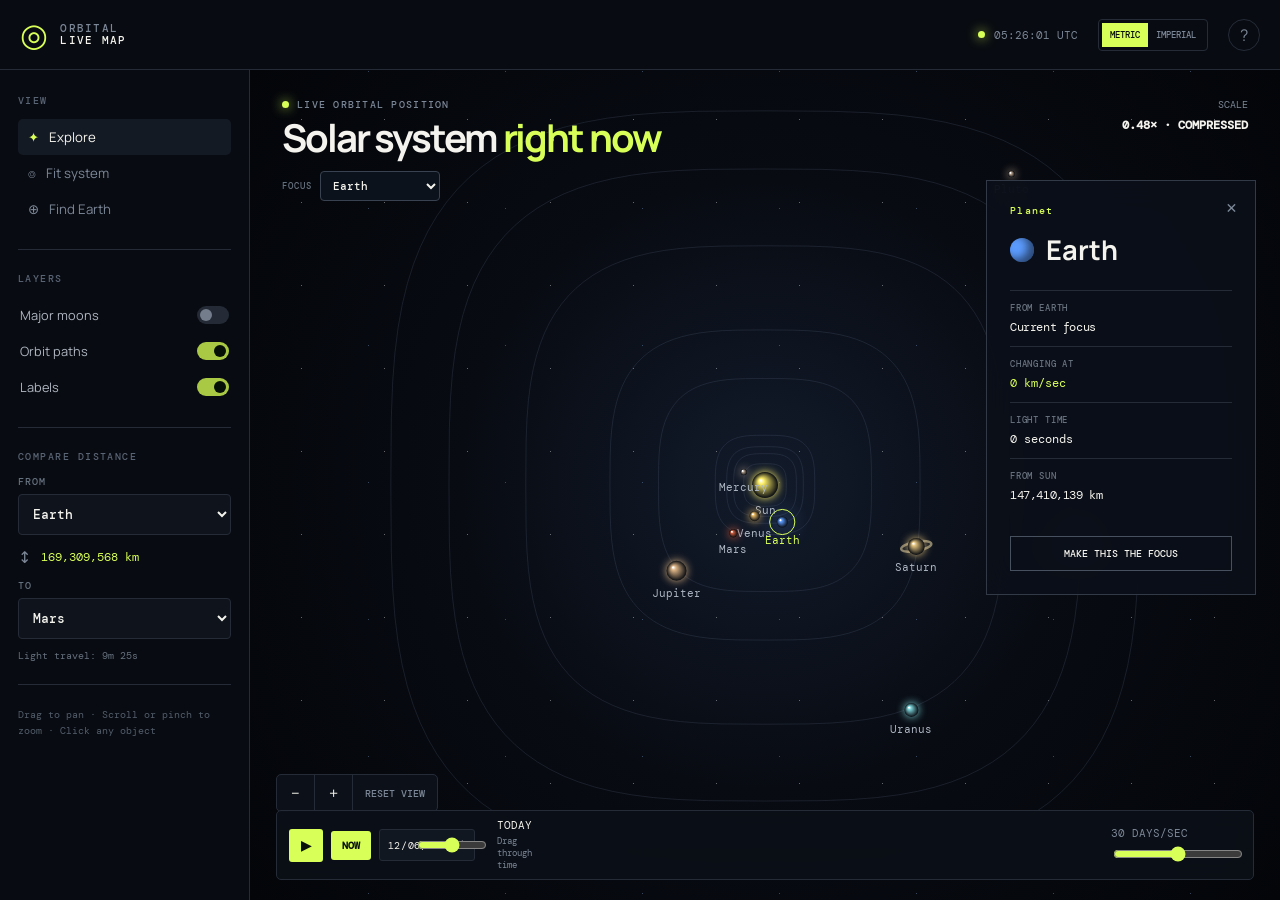
==== solar-system/index.html @ f3ae317f "Landing page hosts both: game moves to /kylitos-way/, Solar System added at /solar-system/ - Restore" ====
<!doctype html><html lang="en"><head>
<meta charset="UTF-8"><meta name="viewport" content="width=device-width,initial-scale=1,maximum-scale=1"><meta name="theme-color" content="#05070b">
<meta name="description" content="Explore the live solar system. Pan, zoom, select planets and moons, and compare distances.">
<title>Solar System — Live Map</title><link rel="preconnect" href="https://fonts.googleapis.com"><link rel="preconnect" href="https://fonts.gstatic.com" crossorigin><link href="https://fonts.googleapis.com/css2?family=DM+Mono:wght@300;400;500&family=Manrope:wght@400;500;600;700;800&display=swap" rel="stylesheet"><link rel="stylesheet" href="styles.css">
</head><body>
<main><header class="topbar"><a class="brand" href="#"><span class="brand-mark">◎</span><span>ORBITAL<br><b>LIVE MAP</b></span></a><div class="status"><i></i><span id="clock">LIVE</span></div><div class="unit-switch" role="group" aria-label="Units"><button class="active" data-units="metric">METRIC</button><button data-units="imperial">IMPERIAL</button></div><button class="icon-btn" id="help-btn" aria-label="Show map help">?</button></header>
<section class="workspace"><aside class="rail">
<div class="rail-block"><p class="rail-label">VIEW</p><button class="tool active" id="explore-tool"><span>✦</span> Explore</button><button class="tool" id="fit-btn"><span>⌾</span> Fit system</button><button class="tool" id="earth-btn"><span>⊕</span> Find Earth</button></div>
<div class="rail-block"><p class="rail-label">LAYERS</p><label class="toggle-row"><span>Major moons</span><input id="moons-toggle" type="checkbox"><i></i></label><label class="toggle-row"><span>Orbit paths</span><input id="orbits-toggle" type="checkbox" checked><i></i></label><label class="toggle-row"><span>Labels</span><input id="labels-toggle" type="checkbox" checked><i></i></label></div>
<div class="rail-block compare-block"><p class="rail-label">COMPARE DISTANCE</p><label>FROM<select id="compare-a"></select></label><div class="compare-line"><span>↕</span><b id="compare-distance">—</b></div><label>TO<select id="compare-b"></select></label><p id="compare-light">Select two bodies</p></div><p class="rail-hint">Drag to pan · Scroll or pinch to zoom · Click any object</p>
</aside><div class="map-wrap" id="map-wrap"><canvas id="space-map" aria-label="Interactive map of the solar system"></canvas>
<div class="map-head"><div><p><span class="pulse"></span> LIVE ORBITAL POSITION</p><h1>Solar system <em>right now</em></h1><label class="focus-picker">FOCUS <select id="focus-select"></select></label></div><div class="zoom-readout"><span>SCALE</span><b id="zoom-label">AUTO</b></div></div>
<div class="map-controls"><button id="zoom-out" aria-label="Zoom out">−</button><button id="zoom-in" aria-label="Zoom in">+</button><button id="reset-view">RESET VIEW</button></div>
<div class="timebar"><div class="transport"><button id="play-btn" aria-label="Play time">▶</button><button id="now-btn">NOW</button><input id="date-input" type="date" min="1800-01-01" max="2200-12-31" aria-label="Choose a date"></div><div class="scrubber"><input id="time-slider" type="range" min="-36525" max="36525" value="0" step="1" aria-label="Days from today"><div><span id="date-label">TODAY</span><small>Drag through time</small></div></div><label class="speed-control"><span id="speed-label">30 DAYS/SEC</span><input id="speed-slider" type="range" min="0" max="4" value="2" step="1" aria-label="Playback speed"></label></div>
<div class="detail" id="detail-panel"><button class="detail-close" id="detail-close" aria-label="Close details">×</button><p id="detail-type">PLANET</p><div class="detail-title"><span id="detail-dot"></span><h2 id="detail-name">Earth</h2></div><dl><div><dt id="detail-from-label">FROM EARTH</dt><dd class="rolling" id="detail-distance">You are here</dd></div><div><dt>CHANGING AT</dt><dd id="detail-rate">0 km/sec</dd></div><div><dt>LIGHT TIME</dt><dd id="detail-light">0 seconds</dd></div><div><dt>FROM SUN</dt><dd class="rolling" id="detail-sun">149,597,871 km</dd></div></dl><button id="center-selected">MAKE THIS THE FOCUS</button></div>
<div class="help-card" id="help-card"><button id="help-close">×</button><h2>Map controls</h2><p><b>Drag</b> empty space to pan. <b>Scroll</b> or pinch to zoom. Click a planet or moon to inspect it.</p><p>Planet sizes and moon separations are exaggerated so you can actually see the little rascals. Orbital distances are compressed while zoomed out.</p></div>
</div></section></main><script src="app.js"></script></body></html>
---- solar-system/styles.css ----
:root{--bg:#05070b;--panel:#0a0e16;--line:#252c38;--text:#f4f3ed;--muted:#7c8797;--acid:#d8ff57}*{box-sizing:border-box}html,body{margin:0;height:100%;overflow:hidden;background:var(--bg);color:var(--text);font-family:Manrope,system-ui,sans-serif}button,select,input{font:inherit}.topbar{height:70px;border-bottom:1px solid var(--line);display:flex;align-items:center;padding:0 20px;background:#080b11;position:relative;z-index:5}.brand{display:flex;gap:11px;align-items:center;color:var(--muted);text-decoration:none;font:500 .66rem/1.1 DM Mono;letter-spacing:.12em}.brand b{color:var(--text);font-weight:500}.brand-mark{font-size:2rem;color:var(--acid);line-height:1}.status{margin-left:auto;display:flex;align-items:center;gap:9px;font:400 .7rem DM Mono;color:var(--muted)}.status i,.pulse{width:7px;height:7px;background:var(--acid);border-radius:50%;box-shadow:0 0 12px var(--acid);animation:pulse 1.8s infinite}.icon-btn{margin-left:20px;border:1px solid var(--line);background:transparent;color:var(--muted);border-radius:50%;width:32px;height:32px;cursor:pointer}@keyframes pulse{50%{opacity:.3}}.workspace{height:calc(100vh - 70px);display:grid;grid-template-columns:250px 1fr}.rail{background:#080b11;border-right:1px solid var(--line);padding:24px 18px;overflow:auto;position:relative;z-index:4}.rail-block{border-bottom:1px solid var(--line);padding-bottom:22px;margin-bottom:22px}.rail-label{font:500 .65rem DM Mono;letter-spacing:.14em;color:#596474;margin:0 0 12px}.tool{display:flex;width:100%;gap:10px;align-items:center;border:0;background:transparent;color:var(--muted);padding:9px 10px;text-align:left;border-radius:5px;font-size:.83rem;cursor:pointer}.tool:hover,.tool.active{background:#141a24;color:var(--text)}.tool.active span{color:var(--acid)}.toggle-row{display:flex;align-items:center;justify-content:space-between;padding:9px 2px;font-size:.8rem;color:#aeb5bf;cursor:pointer}.toggle-row input{position:absolute;opacity:0}.toggle-row i{display:block;width:32px;height:18px;background:#242b36;border-radius:20px;position:relative;transition:.2s}.toggle-row i:after{content:"";width:12px;height:12px;position:absolute;top:3px;left:3px;border-radius:50%;background:#737d8b;transition:.2s}.toggle-row input:checked+i{background:#a9c945}.toggle-row input:checked+i:after{left:17px;background:#071006}.compare-block label{display:block;color:#66717f;font:500 .6rem DM Mono;letter-spacing:.1em}.compare-block select{display:block;width:100%;margin-top:6px;padding:10px;border:1px solid var(--line);background:#0e131c;color:var(--text);border-radius:4px;font-size:.8rem}.compare-line{height:44px;display:flex;align-items:center;gap:10px;color:var(--muted)}.compare-line b{color:var(--acid);font:400 .73rem DM Mono}.compare-block>p:last-child{font:400 .65rem DM Mono;color:#65707d;margin:10px 0 0}.rail-hint{font:400 .61rem/1.6 DM Mono;color:#525d6a}.map-wrap{position:relative;overflow:hidden;background:radial-gradient(circle at 50% 50%,#121b2b 0,#080b12 46%,#030509 100%);touch-action:none}.map-wrap:after{content:"";position:absolute;inset:0;pointer-events:none;background-image:radial-gradient(#fff 0.65px,transparent .8px),radial-gradient(#86a7dc .55px,transparent .75px);background-size:83px 83px,137px 137px;background-position:10px 8px,50px 70px;opacity:.38}canvas{position:absolute;inset:0;width:100%;height:100%;z-index:1}.map-head{position:absolute;z-index:2;top:28px;left:32px;right:32px;display:flex;justify-content:space-between;pointer-events:none}.map-head p{font:500 .61rem DM Mono;letter-spacing:.13em;color:var(--muted);margin:0 0 8px;display:flex;align-items:center;gap:8px}.map-head h1{font-size:clamp(1.7rem,3vw,3rem);letter-spacing:-.055em;line-height:1;margin:0}.map-head h1 em{font-style:normal;color:var(--acid)}.zoom-readout{text-align:right;font:400 .61rem DM Mono;color:var(--muted)}.zoom-readout span,.zoom-readout b{display:block}.zoom-readout b{color:var(--text);font-size:.75rem;margin-top:6px}.map-controls{position:absolute;z-index:3;left:26px;bottom:88px;display:flex;background:#0c1119;border:1px solid var(--line);border-radius:5px;overflow:hidden}.map-controls button{border:0;border-right:1px solid var(--line);background:transparent;color:var(--text);height:36px;min-width:38px;cursor:pointer}.map-controls button:hover{background:#1a2230}.map-controls #reset-view{font:500 .6rem DM Mono;padding:0 12px;color:var(--muted);border:0}.timebar{position:absolute;z-index:3;left:26px;right:26px;bottom:20px;height:50px;background:#0b1018e8;border:1px solid var(--line);display:flex;align-items:center;padding:0 14px;gap:14px;border-radius:5px;backdrop-filter:blur(10px)}.timebar button{border:0;background:var(--acid);color:#081008;border-radius:3px;padding:8px 11px;font:600 .62rem DM Mono;cursor:pointer}.timebar input{flex:1;accent-color:var(--acid)}.timebar>div{width:112px}.timebar span,.timebar small{display:block;font:400 .66rem DM Mono}.timebar small{color:var(--muted);font-size:.57rem;margin-top:3px}.detail{position:absolute;z-index:4;right:24px;top:110px;width:270px;background:#0b1019ed;border:1px solid #323a48;padding:23px;backdrop-filter:blur(16px);transition:.25s}.detail.hidden{transform:translateX(calc(100% + 30px));opacity:0;pointer-events:none}.detail-close{position:absolute;right:12px;top:10px;border:0;background:transparent;color:var(--muted);font-size:1.4rem;cursor:pointer}.detail>p{font:500 .61rem DM Mono;letter-spacing:.13em;color:var(--acid);margin:0 0 14px}.detail-title{display:flex;align-items:center;gap:12px}.detail-title span{width:24px;height:24px;border-radius:50%;box-shadow:inset -6px -3px 8px #0008}.detail h2{font-size:1.7rem;margin:0}.detail dl{margin:22px 0}.detail dl div{border-top:1px solid var(--line);padding:11px 0}.detail dt{font:500 .57rem DM Mono;color:#67717e;letter-spacing:.09em}.detail dd{font:400 .73rem DM Mono;margin:5px 0 0}.detail>button:last-child{width:100%;padding:10px;border:1px solid #46505f;background:transparent;color:var(--text);font:500 .61rem DM Mono;cursor:pointer}.help-card{display:none;position:absolute;z-index:8;right:20px;top:20px;width:min(340px,calc(100% - 40px));background:#101721;border:1px solid #3a4452;padding:22px;box-shadow:0 18px 70px #000a}.help-card.open{display:block}.help-card button{float:right;border:0;background:none;color:var(--muted);font-size:1.2rem}.help-card h2{font-size:1.2rem;margin:0 0 14px}.help-card p{font-size:.78rem;line-height:1.6;color:#a8b0bb}.help-card b{color:var(--acid)}
@media(max-width:760px){.topbar{height:58px}.workspace{height:calc(100vh - 58px);display:block}.rail{position:absolute;z-index:6;left:10px;right:10px;bottom:10px;height:auto;padding:8px;background:#090d14ed;border:1px solid var(--line);border-radius:7px;display:flex;gap:5px;overflow:visible}.rail-block:first-child{display:flex}.rail-block{border:0;margin:0;padding:0}.rail-block:nth-child(2){display:flex;margin-left:auto}.rail .tool{width:38px;height:38px;padding:0;justify-content:center}.rail .tool span{font-size:1.1rem}.rail .tool:not(:first-child){display:none}.rail .tool{font-size:0}.rail-label,.compare-block,.rail-hint{display:none}.toggle-row{font-size:0;padding:0 4px}.toggle-row:before{font-size:.6rem;color:var(--muted);font-family:DM Mono}.toggle-row:first-of-type:before{content:'MOONS'}.toggle-row:nth-of-type(2),.toggle-row:nth-of-type(3){display:none}.map-wrap{height:100%}.map-head{top:20px;left:18px;right:18px}.map-head h1{font-size:1.65rem}.detail{top:78px;right:12px;width:236px;padding:18px}.timebar{bottom:64px;left:12px;right:12px}.map-controls{left:12px;bottom:126px}.map-controls #reset-view{display:none}}
.unit-switch{display:flex;margin-left:20px;border:1px solid var(--line);padding:3px;border-radius:4px}.unit-switch button{border:0;background:transparent;color:var(--muted);font:500 .59rem DM Mono;padding:6px 8px;cursor:pointer}.unit-switch button.active{background:var(--acid);color:#071006}.rolling{font-variant-numeric:tabular-nums;white-space:nowrap;letter-spacing:-.035em}.detail dd#detail-rate{color:var(--acid)}
@media(max-width:520px){.status{display:none}.unit-switch{margin-left:auto}.unit-switch button{padding:5px 6px}.icon-btn{margin-left:8px}}
.focus-picker{display:inline-flex;align-items:center;gap:8px;margin-top:14px;color:#66717f;font:500 .58rem DM Mono;letter-spacing:.1em;pointer-events:auto}.focus-picker select{min-width:120px;border:1px solid #384250;background:#0c121b;color:var(--text);border-radius:4px;padding:6px 24px 6px 8px;font:500 .68rem DM Mono}.workspace{height:calc(100dvh - 70px)}
@media(max-width:760px){.workspace{height:calc(100dvh - 58px)}.rail{bottom:max(8px,env(safe-area-inset-bottom))}.timebar{bottom:82px;z-index:7;height:52px}.map-controls{bottom:150px}.map-head h1{font-size:1.48rem}.focus-picker{margin-top:10px}.focus-picker select{min-width:104px}.detail{top:126px;max-height:calc(100dvh - 280px);overflow:auto}}
.timebar{height:auto;min-height:58px;display:grid;grid-template-columns:auto minmax(180px,1fr) 130px;gap:14px;padding:8px 12px}.transport,.scrubber{display:flex;align-items:center;gap:8px}.transport #play-btn{font-size:.8rem;min-width:34px}.transport #play-btn.playing{background:#ff8157}.transport input[type=date]{height:32px;border:1px solid var(--line);border-radius:3px;background:#111720;color:var(--text);padding:0 7px;font:400 .65rem DM Mono;color-scheme:dark}.scrubber>input{min-width:70px;flex:1}.scrubber>div{width:100px}.speed-control{display:flex;flex-direction:column;justify-content:center;gap:4px;color:var(--muted);font:500 .57rem DM Mono}.speed-control input{width:100%;accent-color:var(--acid)}
@media(max-width:760px){.timebar{bottom:80px;grid-template-columns:1fr auto;min-height:92px;gap:6px 10px;padding:8px}.transport{grid-column:1/-1}.transport input[type=date]{flex:1}.scrubber{min-width:0}.scrubber>div{width:82px}.speed-control{width:92px}.map-controls{bottom:184px}.timebar span,.timebar small{font-size:.58rem}}
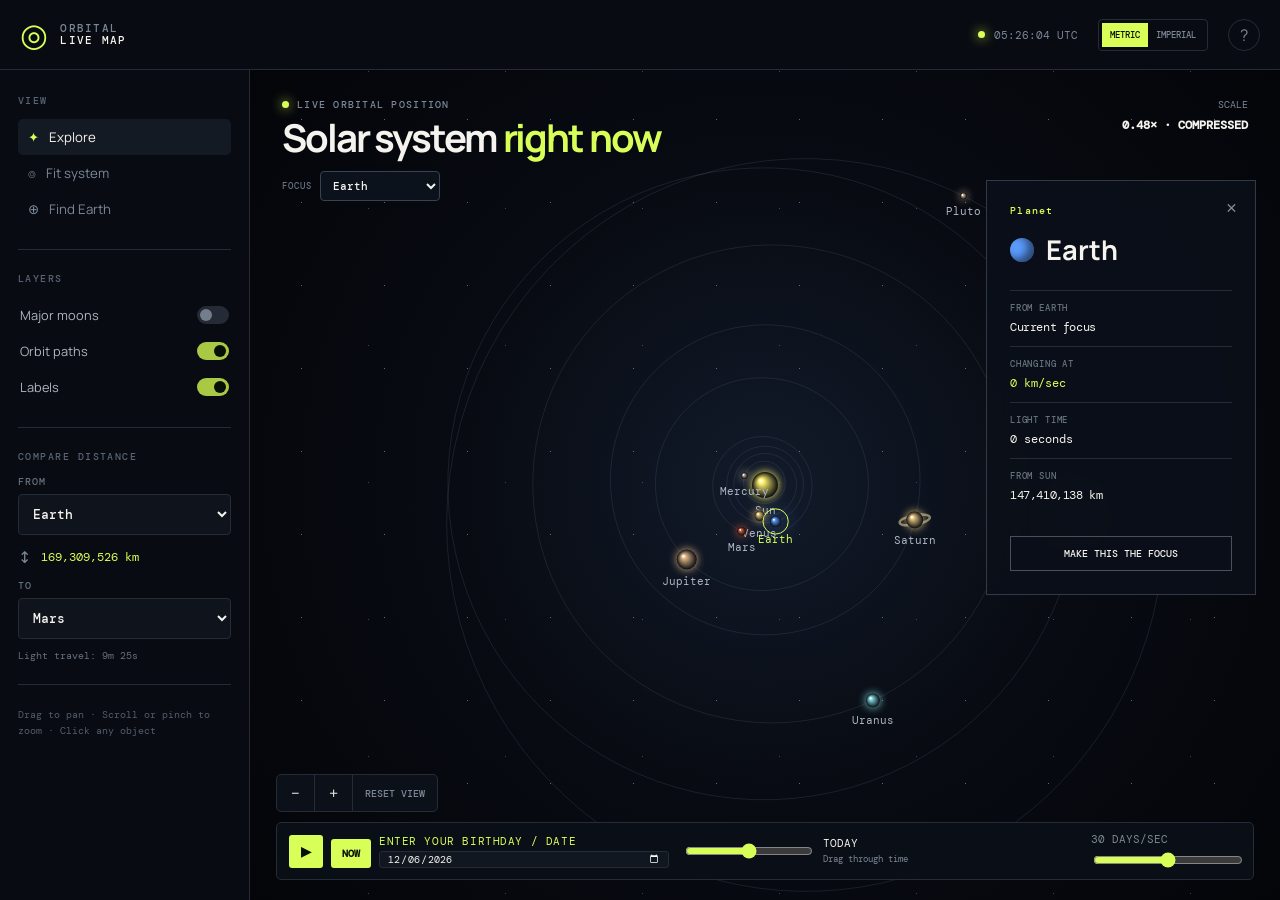
==== commit baa72248: "Solar System: birthday/date entry in the time bar, elliptical orbit paths From ~/Downloads/planet-di" ====
--- a/solar-system/index.html
+++ b/solar-system/index.html
@@ -11,7 +11,7 @@
 </aside><div class="map-wrap" id="map-wrap"><canvas id="space-map" aria-label="Interactive map of the solar system"></canvas>
 <div class="map-head"><div><p><span class="pulse"></span> LIVE ORBITAL POSITION</p><h1>Solar system <em>right now</em></h1><label class="focus-picker">FOCUS <select id="focus-select"></select></label></div><div class="zoom-readout"><span>SCALE</span><b id="zoom-label">AUTO</b></div></div>
 <div class="map-controls"><button id="zoom-out" aria-label="Zoom out">−</button><button id="zoom-in" aria-label="Zoom in">+</button><button id="reset-view">RESET VIEW</button></div>
-<div class="timebar"><div class="transport"><button id="play-btn" aria-label="Play time">▶</button><button id="now-btn">NOW</button><input id="date-input" type="date" min="1800-01-01" max="2200-12-31" aria-label="Choose a date"></div><div class="scrubber"><input id="time-slider" type="range" min="-36525" max="36525" value="0" step="1" aria-label="Days from today"><div><span id="date-label">TODAY</span><small>Drag through time</small></div></div><label class="speed-control"><span id="speed-label">30 DAYS/SEC</span><input id="speed-slider" type="range" min="0" max="4" value="2" step="1" aria-label="Playback speed"></label></div>
+<div class="timebar"><div class="transport"><button id="play-btn" aria-label="Play time">▶</button><button id="now-btn">NOW</button><label class="date-entry"><span>ENTER YOUR BIRTHDAY / DATE</span><input id="date-input" type="date" min="1800-01-01" max="2200-12-31" aria-label="Enter your birthday or date"></label></div><div class="scrubber"><input id="time-slider" type="range" min="-36525" max="36525" value="0" step="1" aria-label="Days from today"><div><span id="date-label">TODAY</span><small>Drag through time</small></div></div><label class="speed-control"><span id="speed-label">30 DAYS/SEC</span><input id="speed-slider" type="range" min="0" max="4" value="2" step="1" aria-label="Playback speed"></label></div>
 <div class="detail" id="detail-panel"><button class="detail-close" id="detail-close" aria-label="Close details">×</button><p id="detail-type">PLANET</p><div class="detail-title"><span id="detail-dot"></span><h2 id="detail-name">Earth</h2></div><dl><div><dt id="detail-from-label">FROM EARTH</dt><dd class="rolling" id="detail-distance">You are here</dd></div><div><dt>CHANGING AT</dt><dd id="detail-rate">0 km/sec</dd></div><div><dt>LIGHT TIME</dt><dd id="detail-light">0 seconds</dd></div><div><dt>FROM SUN</dt><dd class="rolling" id="detail-sun">149,597,871 km</dd></div></dl><button id="center-selected">MAKE THIS THE FOCUS</button></div>
 <div class="help-card" id="help-card"><button id="help-close">×</button><h2>Map controls</h2><p><b>Drag</b> empty space to pan. <b>Scroll</b> or pinch to zoom. Click a planet or moon to inspect it.</p><p>Planet sizes and moon separations are exaggerated so you can actually see the little rascals. Orbital distances are compressed while zoomed out.</p></div>
 </div></section></main><script src="app.js"></script></body></html>
--- a/solar-system/styles.css
+++ b/solar-system/styles.css
@@ -4,5 +4,7 @@
 @media(max-width:520px){.status{display:none}.unit-switch{margin-left:auto}.unit-switch button{padding:5px 6px}.icon-btn{margin-left:8px}}
 .focus-picker{display:inline-flex;align-items:center;gap:8px;margin-top:14px;color:#66717f;font:500 .58rem DM Mono;letter-spacing:.1em;pointer-events:auto}.focus-picker select{min-width:120px;border:1px solid #384250;background:#0c121b;color:var(--text);border-radius:4px;padding:6px 24px 6px 8px;font:500 .68rem DM Mono}.workspace{height:calc(100dvh - 70px)}
 @media(max-width:760px){.workspace{height:calc(100dvh - 58px)}.rail{bottom:max(8px,env(safe-area-inset-bottom))}.timebar{bottom:82px;z-index:7;height:52px}.map-controls{bottom:150px}.map-head h1{font-size:1.48rem}.focus-picker{margin-top:10px}.focus-picker select{min-width:104px}.detail{top:126px;max-height:calc(100dvh - 280px);overflow:auto}}
-.timebar{height:auto;min-height:58px;display:grid;grid-template-columns:auto minmax(180px,1fr) 130px;gap:14px;padding:8px 12px}.transport,.scrubber{display:flex;align-items:center;gap:8px}.transport #play-btn{font-size:.8rem;min-width:34px}.transport #play-btn.playing{background:#ff8157}.transport input[type=date]{height:32px;border:1px solid var(--line);border-radius:3px;background:#111720;color:var(--text);padding:0 7px;font:400 .65rem DM Mono;color-scheme:dark}.scrubber>input{min-width:70px;flex:1}.scrubber>div{width:100px}.speed-control{display:flex;flex-direction:column;justify-content:center;gap:4px;color:var(--muted);font:500 .57rem DM Mono}.speed-control input{width:100%;accent-color:var(--acid)}
-@media(max-width:760px){.timebar{bottom:80px;grid-template-columns:1fr auto;min-height:92px;gap:6px 10px;padding:8px}.transport{grid-column:1/-1}.transport input[type=date]{flex:1}.scrubber{min-width:0}.scrubber>div{width:82px}.speed-control{width:92px}.map-controls{bottom:184px}.timebar span,.timebar small{font-size:.58rem}}
+.timebar{height:auto;min-height:58px;display:grid;grid-template-columns:minmax(380px,auto) minmax(240px,1fr) 150px;gap:14px;padding:8px 12px}.transport,.scrubber{display:flex;align-items:center;gap:8px}.transport{min-width:380px}.transport #play-btn{font-size:.8rem;min-width:34px}.transport #play-btn.playing{background:#ff8157}.transport input[type=date]{height:32px;border:1px solid var(--line);border-radius:3px;background:#111720;color:var(--text);padding:0 7px;font:400 .65rem DM Mono;color-scheme:dark}.scrubber{min-width:240px}.scrubber>input{min-width:70px;flex:1}.scrubber>div{width:100px}.speed-control{display:flex;flex-direction:column;justify-content:center;gap:4px;color:var(--muted);font:500 .57rem DM Mono}.speed-control input{width:100%;accent-color:var(--acid)}
+@media(max-width:760px){.timebar{bottom:80px;grid-template-columns:1fr auto;min-height:92px;gap:6px 10px;padding:8px}.transport{grid-column:1/-1;min-width:0}.transport input[type=date]{flex:1}.scrubber{min-width:0}.scrubber>div{width:82px}.speed-control{width:92px}.map-controls{bottom:184px}.timebar span,.timebar small{font-size:.58rem}}
+.date-entry{display:flex;flex:1;min-width:205px;flex-direction:column;gap:3px;color:var(--acid);font:500 .52rem DM Mono;letter-spacing:.07em}.date-entry input{width:100%;min-width:132px}.date-entry span{white-space:nowrap}.transport{align-items:flex-end}
+@media(max-width:760px){.date-entry{flex:1;min-width:0}.date-entry input{width:100%;min-width:0}}
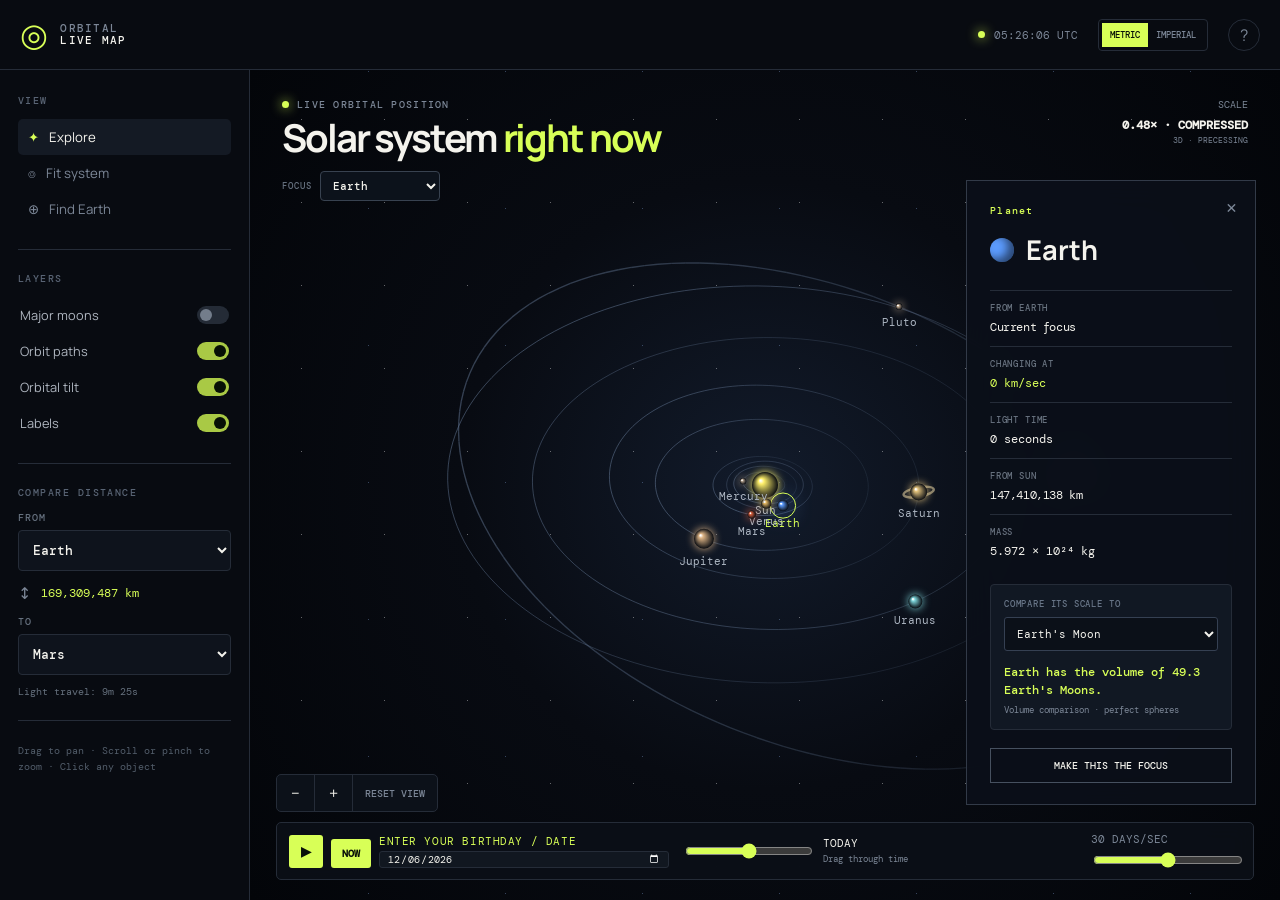
==== commit d27242b3: "Solar System: orbital tilt in 3D, mass, and a scale comparison From ~/Downloads/planet-distance-live" ====
--- a/solar-system/index.html
+++ b/solar-system/index.html
@@ -6,12 +6,12 @@
 <main><header class="topbar"><a class="brand" href="#"><span class="brand-mark">◎</span><span>ORBITAL<br><b>LIVE MAP</b></span></a><div class="status"><i></i><span id="clock">LIVE</span></div><div class="unit-switch" role="group" aria-label="Units"><button class="active" data-units="metric">METRIC</button><button data-units="imperial">IMPERIAL</button></div><button class="icon-btn" id="help-btn" aria-label="Show map help">?</button></header>
 <section class="workspace"><aside class="rail">
 <div class="rail-block"><p class="rail-label">VIEW</p><button class="tool active" id="explore-tool"><span>✦</span> Explore</button><button class="tool" id="fit-btn"><span>⌾</span> Fit system</button><button class="tool" id="earth-btn"><span>⊕</span> Find Earth</button></div>
-<div class="rail-block"><p class="rail-label">LAYERS</p><label class="toggle-row"><span>Major moons</span><input id="moons-toggle" type="checkbox"><i></i></label><label class="toggle-row"><span>Orbit paths</span><input id="orbits-toggle" type="checkbox" checked><i></i></label><label class="toggle-row"><span>Labels</span><input id="labels-toggle" type="checkbox" checked><i></i></label></div>
+<div class="rail-block"><p class="rail-label">LAYERS</p><label class="toggle-row"><span>Major moons</span><input id="moons-toggle" type="checkbox"><i></i></label><label class="toggle-row"><span>Orbit paths</span><input id="orbits-toggle" type="checkbox" checked><i></i></label><label class="toggle-row"><span>Orbital tilt</span><input id="tilt-toggle" type="checkbox" checked><i></i></label><label class="toggle-row"><span>Labels</span><input id="labels-toggle" type="checkbox" checked><i></i></label></div>
 <div class="rail-block compare-block"><p class="rail-label">COMPARE DISTANCE</p><label>FROM<select id="compare-a"></select></label><div class="compare-line"><span>↕</span><b id="compare-distance">—</b></div><label>TO<select id="compare-b"></select></label><p id="compare-light">Select two bodies</p></div><p class="rail-hint">Drag to pan · Scroll or pinch to zoom · Click any object</p>
 </aside><div class="map-wrap" id="map-wrap"><canvas id="space-map" aria-label="Interactive map of the solar system"></canvas>
-<div class="map-head"><div><p><span class="pulse"></span> LIVE ORBITAL POSITION</p><h1>Solar system <em>right now</em></h1><label class="focus-picker">FOCUS <select id="focus-select"></select></label></div><div class="zoom-readout"><span>SCALE</span><b id="zoom-label">AUTO</b></div></div>
+<div class="map-head"><div><p><span class="pulse"></span> LIVE ORBITAL POSITION</p><h1>Solar system <em>right now</em></h1><label class="focus-picker">FOCUS <select id="focus-select"></select></label></div><div class="zoom-readout"><span>SCALE</span><b id="zoom-label">AUTO</b><small id="view-label">3D · PRECESSING</small></div></div>
 <div class="map-controls"><button id="zoom-out" aria-label="Zoom out">−</button><button id="zoom-in" aria-label="Zoom in">+</button><button id="reset-view">RESET VIEW</button></div>
 <div class="timebar"><div class="transport"><button id="play-btn" aria-label="Play time">▶</button><button id="now-btn">NOW</button><label class="date-entry"><span>ENTER YOUR BIRTHDAY / DATE</span><input id="date-input" type="date" min="1800-01-01" max="2200-12-31" aria-label="Enter your birthday or date"></label></div><div class="scrubber"><input id="time-slider" type="range" min="-36525" max="36525" value="0" step="1" aria-label="Days from today"><div><span id="date-label">TODAY</span><small>Drag through time</small></div></div><label class="speed-control"><span id="speed-label">30 DAYS/SEC</span><input id="speed-slider" type="range" min="0" max="4" value="2" step="1" aria-label="Playback speed"></label></div>
-<div class="detail" id="detail-panel"><button class="detail-close" id="detail-close" aria-label="Close details">×</button><p id="detail-type">PLANET</p><div class="detail-title"><span id="detail-dot"></span><h2 id="detail-name">Earth</h2></div><dl><div><dt id="detail-from-label">FROM EARTH</dt><dd class="rolling" id="detail-distance">You are here</dd></div><div><dt>CHANGING AT</dt><dd id="detail-rate">0 km/sec</dd></div><div><dt>LIGHT TIME</dt><dd id="detail-light">0 seconds</dd></div><div><dt>FROM SUN</dt><dd class="rolling" id="detail-sun">149,597,871 km</dd></div></dl><button id="center-selected">MAKE THIS THE FOCUS</button></div>
-<div class="help-card" id="help-card"><button id="help-close">×</button><h2>Map controls</h2><p><b>Drag</b> empty space to pan. <b>Scroll</b> or pinch to zoom. Click a planet or moon to inspect it.</p><p>Planet sizes and moon separations are exaggerated so you can actually see the little rascals. Orbital distances are compressed while zoomed out.</p></div>
+<div class="detail" id="detail-panel"><button class="detail-close" id="detail-close" aria-label="Close details">×</button><p id="detail-type">PLANET</p><div class="detail-title"><span id="detail-dot"></span><h2 id="detail-name">Earth</h2></div><dl><div><dt id="detail-from-label">FROM EARTH</dt><dd class="rolling" id="detail-distance">You are here</dd></div><div><dt>CHANGING AT</dt><dd id="detail-rate">0 km/sec</dd></div><div><dt>LIGHT TIME</dt><dd id="detail-light">0 seconds</dd></div><div><dt>FROM SUN</dt><dd class="rolling" id="detail-sun">149,597,871 km</dd></div><div><dt>MASS</dt><dd id="detail-mass">5.972 × 10²⁴ kg</dd></div></dl><div class="scale-compare"><label for="scale-reference">COMPARE ITS SCALE TO</label><select id="scale-reference"><option value="Moon">Earth's Moon</option><option value="Earth">Earth</option><option value="Mars">Mars</option><option value="Pluto">Pluto</option><option value="person">Average person</option><option value="pyramid">Great Pyramid of Giza</option></select><strong id="scale-result">Earth has the volume of 49 Moons.</strong><small id="scale-note">Volume comparison</small></div><button id="center-selected">MAKE THIS THE FOCUS</button></div>
+<div class="help-card" id="help-card"><button id="help-close">×</button><h2>Map controls</h2><p><b>Drag</b> empty space to pan. <b>Scroll</b> or pinch to zoom. Click a planet or moon to inspect it.</p><p><b>Orbital tilt</b> projects the solar system in 3D. Brighter orbit segments pass above the ecliptic; dimmer segments pass below it. The paths slowly precess as the date changes.</p><p>Planet sizes and moon separations are exaggerated so you can actually see the little rascals. Orbital distances are compressed while zoomed out.</p></div>
 </div></section></main><script src="app.js"></script></body></html>
--- a/solar-system/styles.css
+++ b/solar-system/styles.css
@@ -1,5 +1,5 @@
 :root{--bg:#05070b;--panel:#0a0e16;--line:#252c38;--text:#f4f3ed;--muted:#7c8797;--acid:#d8ff57}*{box-sizing:border-box}html,body{margin:0;height:100%;overflow:hidden;background:var(--bg);color:var(--text);font-family:Manrope,system-ui,sans-serif}button,select,input{font:inherit}.topbar{height:70px;border-bottom:1px solid var(--line);display:flex;align-items:center;padding:0 20px;background:#080b11;position:relative;z-index:5}.brand{display:flex;gap:11px;align-items:center;color:var(--muted);text-decoration:none;font:500 .66rem/1.1 DM Mono;letter-spacing:.12em}.brand b{color:var(--text);font-weight:500}.brand-mark{font-size:2rem;color:var(--acid);line-height:1}.status{margin-left:auto;display:flex;align-items:center;gap:9px;font:400 .7rem DM Mono;color:var(--muted)}.status i,.pulse{width:7px;height:7px;background:var(--acid);border-radius:50%;box-shadow:0 0 12px var(--acid);animation:pulse 1.8s infinite}.icon-btn{margin-left:20px;border:1px solid var(--line);background:transparent;color:var(--muted);border-radius:50%;width:32px;height:32px;cursor:pointer}@keyframes pulse{50%{opacity:.3}}.workspace{height:calc(100vh - 70px);display:grid;grid-template-columns:250px 1fr}.rail{background:#080b11;border-right:1px solid var(--line);padding:24px 18px;overflow:auto;position:relative;z-index:4}.rail-block{border-bottom:1px solid var(--line);padding-bottom:22px;margin-bottom:22px}.rail-label{font:500 .65rem DM Mono;letter-spacing:.14em;color:#596474;margin:0 0 12px}.tool{display:flex;width:100%;gap:10px;align-items:center;border:0;background:transparent;color:var(--muted);padding:9px 10px;text-align:left;border-radius:5px;font-size:.83rem;cursor:pointer}.tool:hover,.tool.active{background:#141a24;color:var(--text)}.tool.active span{color:var(--acid)}.toggle-row{display:flex;align-items:center;justify-content:space-between;padding:9px 2px;font-size:.8rem;color:#aeb5bf;cursor:pointer}.toggle-row input{position:absolute;opacity:0}.toggle-row i{display:block;width:32px;height:18px;background:#242b36;border-radius:20px;position:relative;transition:.2s}.toggle-row i:after{content:"";width:12px;height:12px;position:absolute;top:3px;left:3px;border-radius:50%;background:#737d8b;transition:.2s}.toggle-row input:checked+i{background:#a9c945}.toggle-row input:checked+i:after{left:17px;background:#071006}.compare-block label{display:block;color:#66717f;font:500 .6rem DM Mono;letter-spacing:.1em}.compare-block select{display:block;width:100%;margin-top:6px;padding:10px;border:1px solid var(--line);background:#0e131c;color:var(--text);border-radius:4px;font-size:.8rem}.compare-line{height:44px;display:flex;align-items:center;gap:10px;color:var(--muted)}.compare-line b{color:var(--acid);font:400 .73rem DM Mono}.compare-block>p:last-child{font:400 .65rem DM Mono;color:#65707d;margin:10px 0 0}.rail-hint{font:400 .61rem/1.6 DM Mono;color:#525d6a}.map-wrap{position:relative;overflow:hidden;background:radial-gradient(circle at 50% 50%,#121b2b 0,#080b12 46%,#030509 100%);touch-action:none}.map-wrap:after{content:"";position:absolute;inset:0;pointer-events:none;background-image:radial-gradient(#fff 0.65px,transparent .8px),radial-gradient(#86a7dc .55px,transparent .75px);background-size:83px 83px,137px 137px;background-position:10px 8px,50px 70px;opacity:.38}canvas{position:absolute;inset:0;width:100%;height:100%;z-index:1}.map-head{position:absolute;z-index:2;top:28px;left:32px;right:32px;display:flex;justify-content:space-between;pointer-events:none}.map-head p{font:500 .61rem DM Mono;letter-spacing:.13em;color:var(--muted);margin:0 0 8px;display:flex;align-items:center;gap:8px}.map-head h1{font-size:clamp(1.7rem,3vw,3rem);letter-spacing:-.055em;line-height:1;margin:0}.map-head h1 em{font-style:normal;color:var(--acid)}.zoom-readout{text-align:right;font:400 .61rem DM Mono;color:var(--muted)}.zoom-readout span,.zoom-readout b{display:block}.zoom-readout b{color:var(--text);font-size:.75rem;margin-top:6px}.map-controls{position:absolute;z-index:3;left:26px;bottom:88px;display:flex;background:#0c1119;border:1px solid var(--line);border-radius:5px;overflow:hidden}.map-controls button{border:0;border-right:1px solid var(--line);background:transparent;color:var(--text);height:36px;min-width:38px;cursor:pointer}.map-controls button:hover{background:#1a2230}.map-controls #reset-view{font:500 .6rem DM Mono;padding:0 12px;color:var(--muted);border:0}.timebar{position:absolute;z-index:3;left:26px;right:26px;bottom:20px;height:50px;background:#0b1018e8;border:1px solid var(--line);display:flex;align-items:center;padding:0 14px;gap:14px;border-radius:5px;backdrop-filter:blur(10px)}.timebar button{border:0;background:var(--acid);color:#081008;border-radius:3px;padding:8px 11px;font:600 .62rem DM Mono;cursor:pointer}.timebar input{flex:1;accent-color:var(--acid)}.timebar>div{width:112px}.timebar span,.timebar small{display:block;font:400 .66rem DM Mono}.timebar small{color:var(--muted);font-size:.57rem;margin-top:3px}.detail{position:absolute;z-index:4;right:24px;top:110px;width:270px;background:#0b1019ed;border:1px solid #323a48;padding:23px;backdrop-filter:blur(16px);transition:.25s}.detail.hidden{transform:translateX(calc(100% + 30px));opacity:0;pointer-events:none}.detail-close{position:absolute;right:12px;top:10px;border:0;background:transparent;color:var(--muted);font-size:1.4rem;cursor:pointer}.detail>p{font:500 .61rem DM Mono;letter-spacing:.13em;color:var(--acid);margin:0 0 14px}.detail-title{display:flex;align-items:center;gap:12px}.detail-title span{width:24px;height:24px;border-radius:50%;box-shadow:inset -6px -3px 8px #0008}.detail h2{font-size:1.7rem;margin:0}.detail dl{margin:22px 0}.detail dl div{border-top:1px solid var(--line);padding:11px 0}.detail dt{font:500 .57rem DM Mono;color:#67717e;letter-spacing:.09em}.detail dd{font:400 .73rem DM Mono;margin:5px 0 0}.detail>button:last-child{width:100%;padding:10px;border:1px solid #46505f;background:transparent;color:var(--text);font:500 .61rem DM Mono;cursor:pointer}.help-card{display:none;position:absolute;z-index:8;right:20px;top:20px;width:min(340px,calc(100% - 40px));background:#101721;border:1px solid #3a4452;padding:22px;box-shadow:0 18px 70px #000a}.help-card.open{display:block}.help-card button{float:right;border:0;background:none;color:var(--muted);font-size:1.2rem}.help-card h2{font-size:1.2rem;margin:0 0 14px}.help-card p{font-size:.78rem;line-height:1.6;color:#a8b0bb}.help-card b{color:var(--acid)}
-@media(max-width:760px){.topbar{height:58px}.workspace{height:calc(100vh - 58px);display:block}.rail{position:absolute;z-index:6;left:10px;right:10px;bottom:10px;height:auto;padding:8px;background:#090d14ed;border:1px solid var(--line);border-radius:7px;display:flex;gap:5px;overflow:visible}.rail-block:first-child{display:flex}.rail-block{border:0;margin:0;padding:0}.rail-block:nth-child(2){display:flex;margin-left:auto}.rail .tool{width:38px;height:38px;padding:0;justify-content:center}.rail .tool span{font-size:1.1rem}.rail .tool:not(:first-child){display:none}.rail .tool{font-size:0}.rail-label,.compare-block,.rail-hint{display:none}.toggle-row{font-size:0;padding:0 4px}.toggle-row:before{font-size:.6rem;color:var(--muted);font-family:DM Mono}.toggle-row:first-of-type:before{content:'MOONS'}.toggle-row:nth-of-type(2),.toggle-row:nth-of-type(3){display:none}.map-wrap{height:100%}.map-head{top:20px;left:18px;right:18px}.map-head h1{font-size:1.65rem}.detail{top:78px;right:12px;width:236px;padding:18px}.timebar{bottom:64px;left:12px;right:12px}.map-controls{left:12px;bottom:126px}.map-controls #reset-view{display:none}}
+@media(max-width:760px){.topbar{height:58px}.workspace{height:calc(100vh - 58px);display:block}.rail{position:absolute;z-index:6;left:10px;right:10px;bottom:10px;height:auto;padding:8px;background:#090d14ed;border:1px solid var(--line);border-radius:7px;display:flex;gap:5px;overflow:visible}.rail-block:first-child{display:flex}.rail-block{border:0;margin:0;padding:0}.rail-block:nth-child(2){display:flex;margin-left:auto}.rail .tool{width:38px;height:38px;padding:0;justify-content:center}.rail .tool span{font-size:1.1rem}.rail .tool:not(:first-child){display:none}.rail .tool{font-size:0}.rail-label,.compare-block,.rail-hint{display:none}.toggle-row{font-size:0;padding:0 4px}.toggle-row:before{font-size:.6rem;color:var(--muted);font-family:DM Mono}.toggle-row:first-of-type:before{content:'MOONS'}.toggle-row:nth-of-type(2),.toggle-row:nth-of-type(3),.toggle-row:nth-of-type(4){display:none}.map-wrap{height:100%}.map-head{top:20px;left:18px;right:18px}.map-head h1{font-size:1.65rem}.detail{top:78px;right:12px;width:236px;padding:18px}.timebar{bottom:64px;left:12px;right:12px}.map-controls{left:12px;bottom:126px}.map-controls #reset-view{display:none}}
 .unit-switch{display:flex;margin-left:20px;border:1px solid var(--line);padding:3px;border-radius:4px}.unit-switch button{border:0;background:transparent;color:var(--muted);font:500 .59rem DM Mono;padding:6px 8px;cursor:pointer}.unit-switch button.active{background:var(--acid);color:#071006}.rolling{font-variant-numeric:tabular-nums;white-space:nowrap;letter-spacing:-.035em}.detail dd#detail-rate{color:var(--acid)}
 @media(max-width:520px){.status{display:none}.unit-switch{margin-left:auto}.unit-switch button{padding:5px 6px}.icon-btn{margin-left:8px}}
 .focus-picker{display:inline-flex;align-items:center;gap:8px;margin-top:14px;color:#66717f;font:500 .58rem DM Mono;letter-spacing:.1em;pointer-events:auto}.focus-picker select{min-width:120px;border:1px solid #384250;background:#0c121b;color:var(--text);border-radius:4px;padding:6px 24px 6px 8px;font:500 .68rem DM Mono}.workspace{height:calc(100dvh - 70px)}
@@ -8,3 +8,5 @@
 @media(max-width:760px){.timebar{bottom:80px;grid-template-columns:1fr auto;min-height:92px;gap:6px 10px;padding:8px}.transport{grid-column:1/-1;min-width:0}.transport input[type=date]{flex:1}.scrubber{min-width:0}.scrubber>div{width:82px}.speed-control{width:92px}.map-controls{bottom:184px}.timebar span,.timebar small{font-size:.58rem}}
 .date-entry{display:flex;flex:1;min-width:205px;flex-direction:column;gap:3px;color:var(--acid);font:500 .52rem DM Mono;letter-spacing:.07em}.date-entry input{width:100%;min-width:132px}.date-entry span{white-space:nowrap}.transport{align-items:flex-end}
 @media(max-width:760px){.date-entry{flex:1;min-width:0}.date-entry input{width:100%;min-width:0}}
+.detail{width:290px;max-height:calc(100% - 205px);overflow:auto}.scale-compare{margin:-8px 0 18px;padding:13px;background:#111823;border:1px solid var(--line);border-radius:4px}.scale-compare label{display:block;margin-bottom:7px;color:#687587;font:500 .57rem DM Mono;letter-spacing:.09em}.scale-compare select{width:100%;padding:8px;border:1px solid #354052;border-radius:3px;background:#0b1018;color:var(--text);font:400 .7rem DM Mono}.scale-compare strong{display:block;margin-top:12px;color:var(--acid);font:500 .78rem/1.45 DM Mono}.scale-compare small{display:block;margin-top:5px;color:var(--muted);font:400 .57rem DM Mono}
+@media(max-width:760px){.detail{width:252px}}
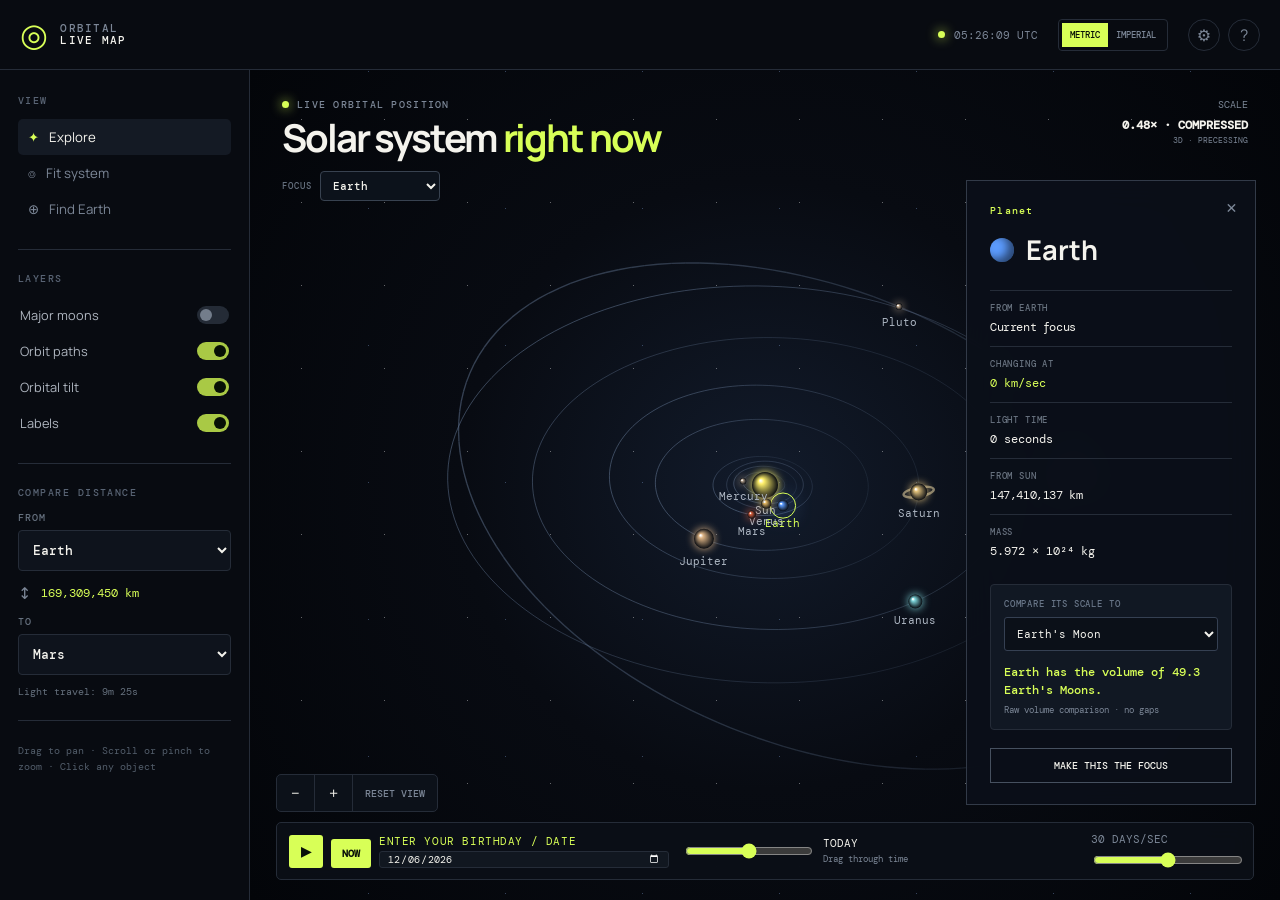
==== commit 104da19f: "Solar System: scale settings card with volume-packing modes From ~/Downloads/planet-distance-live (2" ====
--- a/solar-system/index.html
+++ b/solar-system/index.html
@@ -3,7 +3,7 @@
 <meta name="description" content="Explore the live solar system. Pan, zoom, select planets and moons, and compare distances.">
 <title>Solar System — Live Map</title><link rel="preconnect" href="https://fonts.googleapis.com"><link rel="preconnect" href="https://fonts.gstatic.com" crossorigin><link href="https://fonts.googleapis.com/css2?family=DM+Mono:wght@300;400;500&family=Manrope:wght@400;500;600;700;800&display=swap" rel="stylesheet"><link rel="stylesheet" href="styles.css">
 </head><body>
-<main><header class="topbar"><a class="brand" href="#"><span class="brand-mark">◎</span><span>ORBITAL<br><b>LIVE MAP</b></span></a><div class="status"><i></i><span id="clock">LIVE</span></div><div class="unit-switch" role="group" aria-label="Units"><button class="active" data-units="metric">METRIC</button><button data-units="imperial">IMPERIAL</button></div><button class="icon-btn" id="help-btn" aria-label="Show map help">?</button></header>
+<main><header class="topbar"><a class="brand" href="#"><span class="brand-mark">◎</span><span>ORBITAL<br><b>LIVE MAP</b></span></a><div class="status"><i></i><span id="clock">LIVE</span></div><div class="unit-switch" role="group" aria-label="Units"><button class="active" data-units="metric">METRIC</button><button data-units="imperial">IMPERIAL</button></div><button class="icon-btn" id="settings-btn" aria-label="Open settings">⚙</button><button class="icon-btn compact-icon" id="help-btn" aria-label="Show map help">?</button></header>
 <section class="workspace"><aside class="rail">
 <div class="rail-block"><p class="rail-label">VIEW</p><button class="tool active" id="explore-tool"><span>✦</span> Explore</button><button class="tool" id="fit-btn"><span>⌾</span> Fit system</button><button class="tool" id="earth-btn"><span>⊕</span> Find Earth</button></div>
 <div class="rail-block"><p class="rail-label">LAYERS</p><label class="toggle-row"><span>Major moons</span><input id="moons-toggle" type="checkbox"><i></i></label><label class="toggle-row"><span>Orbit paths</span><input id="orbits-toggle" type="checkbox" checked><i></i></label><label class="toggle-row"><span>Orbital tilt</span><input id="tilt-toggle" type="checkbox" checked><i></i></label><label class="toggle-row"><span>Labels</span><input id="labels-toggle" type="checkbox" checked><i></i></label></div>
@@ -14,4 +14,5 @@
 <div class="timebar"><div class="transport"><button id="play-btn" aria-label="Play time">▶</button><button id="now-btn">NOW</button><label class="date-entry"><span>ENTER YOUR BIRTHDAY / DATE</span><input id="date-input" type="date" min="1800-01-01" max="2200-12-31" aria-label="Enter your birthday or date"></label></div><div class="scrubber"><input id="time-slider" type="range" min="-36525" max="36525" value="0" step="1" aria-label="Days from today"><div><span id="date-label">TODAY</span><small>Drag through time</small></div></div><label class="speed-control"><span id="speed-label">30 DAYS/SEC</span><input id="speed-slider" type="range" min="0" max="4" value="2" step="1" aria-label="Playback speed"></label></div>
 <div class="detail" id="detail-panel"><button class="detail-close" id="detail-close" aria-label="Close details">×</button><p id="detail-type">PLANET</p><div class="detail-title"><span id="detail-dot"></span><h2 id="detail-name">Earth</h2></div><dl><div><dt id="detail-from-label">FROM EARTH</dt><dd class="rolling" id="detail-distance">You are here</dd></div><div><dt>CHANGING AT</dt><dd id="detail-rate">0 km/sec</dd></div><div><dt>LIGHT TIME</dt><dd id="detail-light">0 seconds</dd></div><div><dt>FROM SUN</dt><dd class="rolling" id="detail-sun">149,597,871 km</dd></div><div><dt>MASS</dt><dd id="detail-mass">5.972 × 10²⁴ kg</dd></div></dl><div class="scale-compare"><label for="scale-reference">COMPARE ITS SCALE TO</label><select id="scale-reference"><option value="Moon">Earth's Moon</option><option value="Earth">Earth</option><option value="Mars">Mars</option><option value="Pluto">Pluto</option><option value="person">Average person</option><option value="pyramid">Great Pyramid of Giza</option></select><strong id="scale-result">Earth has the volume of 49 Moons.</strong><small id="scale-note">Volume comparison</small></div><button id="center-selected">MAKE THIS THE FOCUS</button></div>
 <div class="help-card" id="help-card"><button id="help-close">×</button><h2>Map controls</h2><p><b>Drag</b> empty space to pan. <b>Scroll</b> or pinch to zoom. Click a planet or moon to inspect it.</p><p><b>Orbital tilt</b> projects the solar system in 3D. Brighter orbit segments pass above the ecliptic; dimmer segments pass below it. The paths slowly precess as the date changes.</p><p>Planet sizes and moon separations are exaggerated so you can actually see the little rascals. Orbital distances are compressed while zoomed out.</p></div>
+<div class="settings-card" id="settings-card"><button id="settings-close" aria-label="Close settings">×</button><h2>Scale settings</h2><label for="packing-mode">VOLUME COMPARISON</label><select id="packing-mode"><option value="raw">Raw volume · no gaps</option><option value="tight">Tight sphere packing · 74%</option><option value="loose">Loose random packing · 64%</option></select><p id="packing-description">Compares total volumes as if objects could merge with no empty space.</p><small>People and pyramid comparisons always use mass.</small></div>
 </div></section></main><script src="app.js"></script></body></html>
--- a/solar-system/styles.css
+++ b/solar-system/styles.css
@@ -10,3 +10,4 @@
 @media(max-width:760px){.date-entry{flex:1;min-width:0}.date-entry input{width:100%;min-width:0}}
 .detail{width:290px;max-height:calc(100% - 205px);overflow:auto}.scale-compare{margin:-8px 0 18px;padding:13px;background:#111823;border:1px solid var(--line);border-radius:4px}.scale-compare label{display:block;margin-bottom:7px;color:#687587;font:500 .57rem DM Mono;letter-spacing:.09em}.scale-compare select{width:100%;padding:8px;border:1px solid #354052;border-radius:3px;background:#0b1018;color:var(--text);font:400 .7rem DM Mono}.scale-compare strong{display:block;margin-top:12px;color:var(--acid);font:500 .78rem/1.45 DM Mono}.scale-compare small{display:block;margin-top:5px;color:var(--muted);font:400 .57rem DM Mono}
 @media(max-width:760px){.detail{width:252px}}
+.compact-icon{margin-left:8px}.settings-card{display:none;position:absolute;z-index:8;right:20px;top:20px;width:min(340px,calc(100% - 40px));background:#101721;border:1px solid #3a4452;padding:22px;box-shadow:0 18px 70px #000a}.settings-card.open{display:block}.settings-card button{float:right;border:0;background:none;color:var(--muted);font-size:1.2rem;cursor:pointer}.settings-card h2{font-size:1.2rem;margin:0 0 18px}.settings-card label{display:block;color:#778496;font:500 .62rem DM Mono;letter-spacing:.1em;margin-bottom:8px}.settings-card select{width:100%;padding:10px;border:1px solid #394556;border-radius:4px;background:#0a0f17;color:var(--text);font:400 .75rem DM Mono}.settings-card p{margin:13px 0 8px;color:#b5bdc8;font-size:.78rem;line-height:1.5}.settings-card small{color:var(--muted);font:400 .62rem/1.5 DM Mono}
